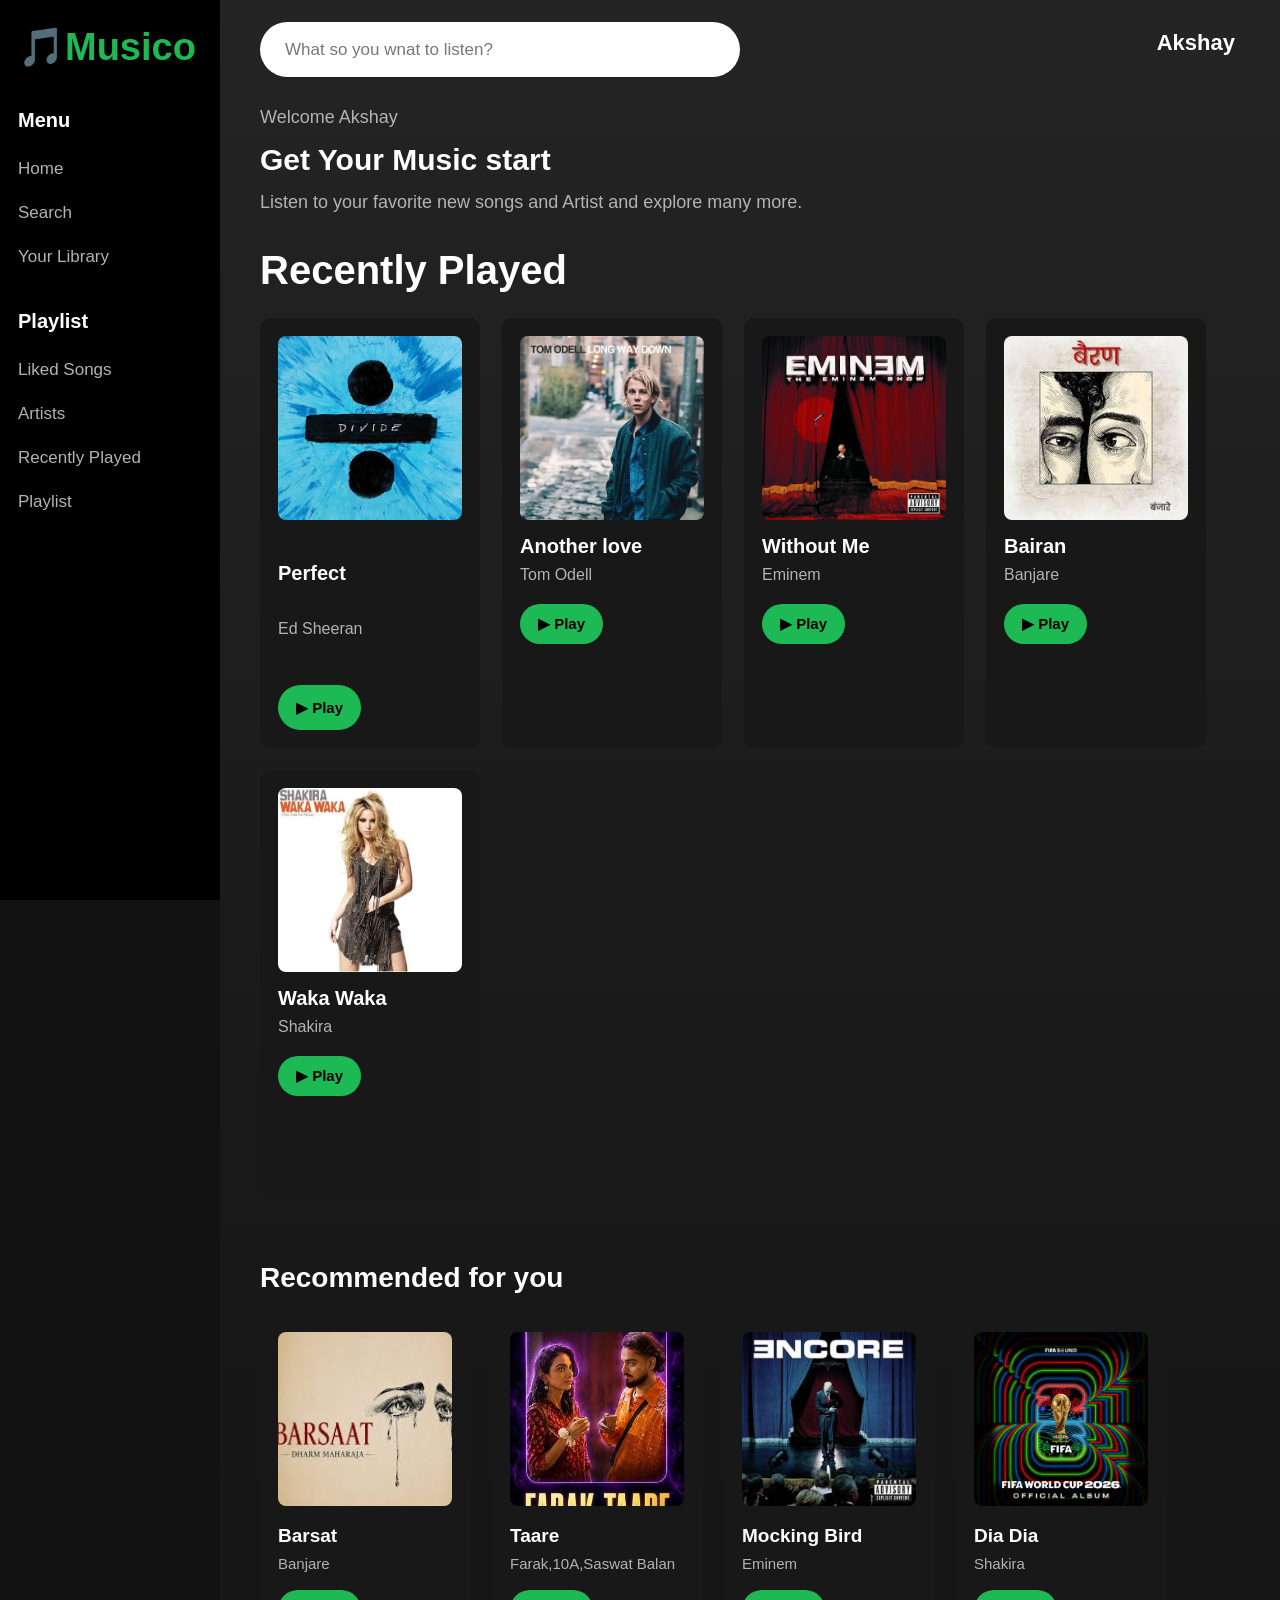
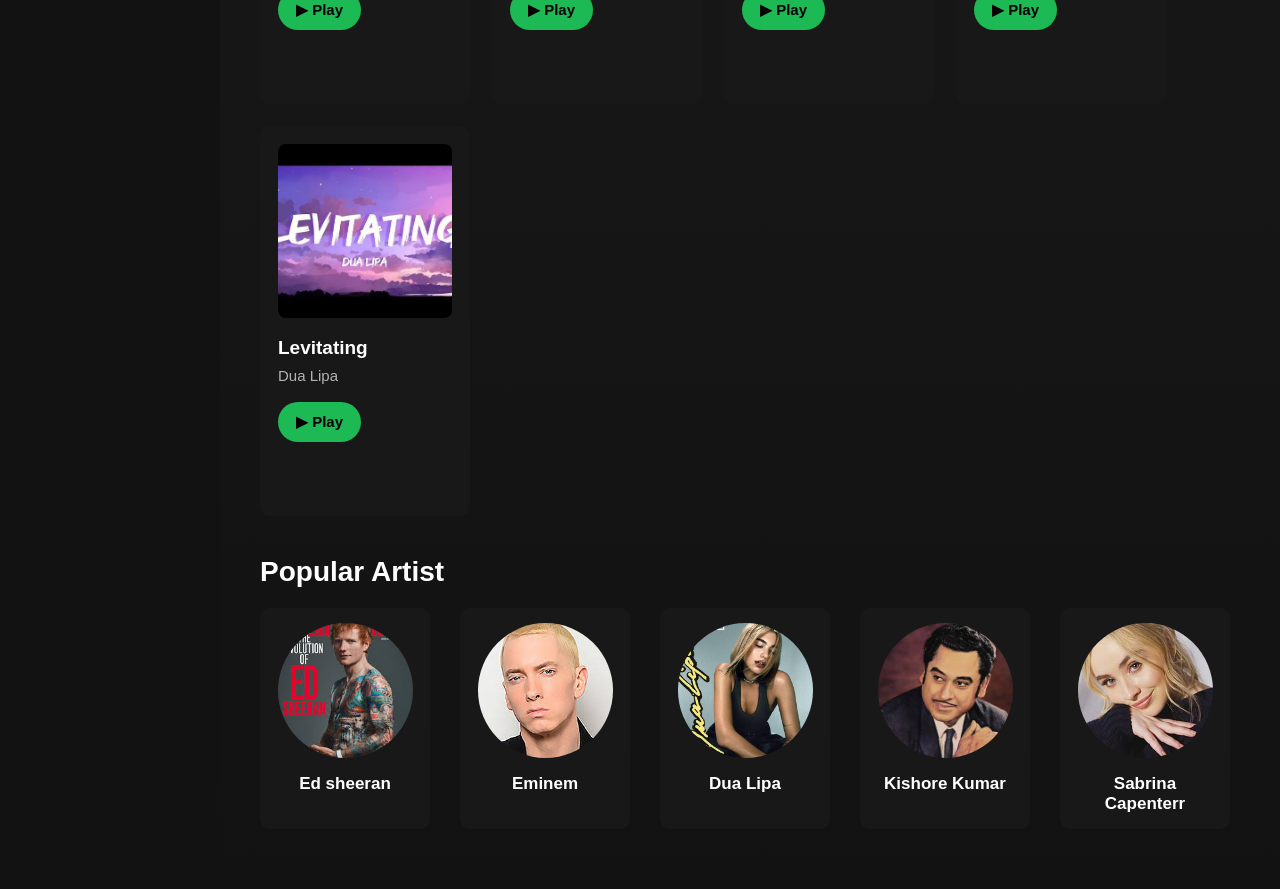
==== index.html @ 81fbcf16 "Rename Musico.html to index.html" ====
<!DOCTYPE html>
<html lang="en">
<head>
    <meta charset="UTF-8">
    <meta name="viewport" content="width=device-width, initial-scale=1.0">
    <link rel="stylesheet" href="musico.css">
    <title>Musico</title>
</head>
<body>
    <div class="sidebar">
        <h1>🎵Musico</h1>
        <h3>Menu</h3>
        <a href="#">Home</a>
        <a href="#">Search</a>
        <a href="#">Your Library</a>

    </div>
    <div class="sidebar">
        <h3>Playlist</h3>
        <a href="#">Liked Songs</a>
        <a href="#">Artists</a>
        <a href="#">Recently Played</a>
        <a href="#">Playlist</a>
    </div>
    <div class="Main">
        <div class="header">
            <input type="text" placeholder="What so you wnat to listen?">
            
        </div>
        <div class="name">Akshay</div>
        <div>
            <p>Welcome Akshay</p>
            <h2>Get Your Music start</h2>
            <p>Listen to your favorite new songs and Artist and explore many more.</p>
        </div>
        <h1>
            Recently Played
        </h1>
        <div class="music played">
            <div class="music mania">
                <img src="images/Shape of you.jpg" alt="Album Cover">
            <h3>Perfect</h3>
            <br>
             <p>Ed Sheeran</p>
            <button>▶ Play</button>
        </div>
        <div class="Music mania">
            <img src="images/Another love.jpg" alt="Album Cover">
            <h3>Another love</h3>
            <p>Tom Odell</p>
            <button>▶ Play</button>
        </div>
        <div class="Music mania">
            <img src="images/Without Me.jpg" alt="Album Cover">
            <h3>Without Me</h3>
            <p>Eminem</p>
            <button>▶ Play</button>
        </div>
         <div class="Music mania">
            <img src="images/Bairan.jpg" alt="Album Cover">
            <h3>Bairan</h3>
            <p>Banjare</p>
            <button>▶ Play</button>
        </div>
         <div class="Music mania">
            <img src="images/Waka Waka.jpg" alt="Album Cover">
            <h3>Waka Waka</h3>
            <p>Shakira</p>
            <button>▶ Play</button>
        </div>
        <div >
            <h2> Recommended for you</h2>
            <div class="music for you">
                <div class="Songs For You">
                    <img src="images/Barsat.jpg" alt="">
                    <h3>Barsat</h3>
                    <p>Banjare</p>
                    <button>▶ Play</button>
                </div>
                <div class="Songs For You">
                    <img src="images/Taare.jpg" alt="">
                    <h3>Taare</h3>
                    <p>Farak,10A,Saswat Balan</p>
                    <button>▶ Play</button>
                </div>
                <div class="Songs For You">
                    <img src="images/Mockingbird.jpg" alt="">
                    <h3>Mocking Bird</h3>
                    <p>Eminem</p>
                    <button>▶ Play</button>
                </div>
                <div class="Songs For You">
                    <img src="images/Dia Dia.jpg" alt="">
                    <h3>Dia Dia</h3>
                    <p>Shakira</p>
                    <button>▶ Play</button>
                </div>
                <div class="Songs For You">
                    <img src="images/Levitating.jpg" alt="">
                    <h3>Levitating</h3>
                    <p>Dua Lipa</p>
                    <button>▶ Play</button>
                </div>
            </div>
            <h2>Popular Artist</h2>
            <div class="Your favourite artist">
                <div>
                    <img src="images/Ed Sheeran.jpg" alt="">
                    <h3>Ed sheeran</h3>

                </div>
                <div>
                    <img src="images/Eminem.jpg" alt="">
                    <h3>Eminem</h3>

                </div>
                <div>
                    <img src="images/Dua Lipa.jpg" alt="">
                    <h3>Dua Lipa</h3>

                </div>
                <div>
                    <img src="images/Kishore Kumar.jpg" alt="">
                    <h3>Kishore Kumar</h3>
                </div>
                 <div>
                    <img src="images/Sabrina.jpg" alt="">
                    <h3>Sabrina Capenterr</h3>
                </div>
            </div>

        </div>

        


    </div>

    
</body>
</html>
---- musico.css ----
* {
    margin: 0;
    padding: 0;
    box-sizing: border-box;
}

body {
    font-family: Arial, Helvetica, sans-serif;
    background-color: #121212;
    color: white;
}


/* FIRST SIDEBAR - MENU */

.sidebar {
    width: 220px;
    height: 100vh;

    background-color: #000000;

    position: fixed;
    left: 0;
    top: 0;

    padding: 25px 18px;

    z-index: 10;
}

/* Music logo */

.sidebar:first-child h1 {
    color: #1db954;
    font-size: 38px;
    margin-bottom: 40px;
}

/* Menu heading */

.sidebar:first-child h3 {
    color: #ffffff;
    font-size: 20px;
    margin-bottom: 15px;
}

/* Menu links */

.sidebar:first-child a {
    display: block;

    color: #b3b3b3;

    text-decoration: none;

    font-size: 17px;

    padding: 12px 0;

    transition: 0.3s;
}

/* Menu hover */

.sidebar:first-child a:hover {
    color: #1db954;
}


/*  SECOND SIDEBAR - PLAYLIST */

.sidebar:nth-child(2) {
    position: fixed;

    left: 0;
    top: 310px;

    width: 220px;

    height: auto;

    padding: 0 18px;

    background-color: #000000;

    z-index: 11;
}

/* Playlist heading */

.sidebar:nth-child(2) h3 {
    color: #ffffff;

    font-size: 20px;

    margin-bottom: 15px;
}

/* Playlist links */

.sidebar:nth-child(2) a {
    display: block;

    color: #b3b3b3;

    text-decoration: none;

    font-size: 17px;

    padding: 12px 0;

    transition: 0.3s;
}

/* Playlist hover */

.sidebar:nth-child(2) a:hover {
    color: #1db954;
}


/* MAIN CONTENT*/

.Main {
    margin-left: 220px;

    min-height: 100vh;

    padding: 22px 40px 60px;

    background: linear-gradient(
        to bottom,
        #242424,
        #181818,
        #121212
    );
}


/* HEADER */

.header {
    display: flex;

    align-items: center;

    margin-bottom: 30px;
}

.header input {
    width: 480px;

    height: 55px;

    padding: 0 25px;

    border: none;

    outline: none;

    border-radius: 30px;

    background-color: #ffffff;

    color: #222222;

    font-size: 17px;
}

.header input::placeholder {
    color: #777777;
}


/* USER NAME */

.name {
    position: absolute;

    top: 30px;

    right: 45px;

    color: #ffffff;

    font-size: 22px;

    font-weight: bold;
}


/* WELCOME SECTION*/

.Main > div > p {
    color: #b3b3b3;

    font-size: 18px;

    margin: 8px 0;
}

.Main > div > h2 {
    color: #ffffff;

    font-size: 30px;

    margin: 15px 0;
}


/* 
   RECENTLY PLAYED HEADING
 */

.Main > h1 {
    color: #ffffff;

    font-size: 40px;

    margin-top: 35px;

    margin-bottom: 25px;
}


/*
   MUSIC ROW */

.music {
    display: flex;

    gap: 22px;

    flex-wrap: wrap;
}


/* 
   SONG CARDS
 */

.mania {
    width: 220px;

    min-height: 430px;

    padding: 18px;

    background-color: #181818;

    border-radius: 10px;

    transition: 0.3s;
}

/* Card hover */

.mania:hover {
    background-color: #282828;

    transform: translateY(-5px);
}


/* 
   SONG IMAGES
*/

.mania img {
    width: 184px;

    height: 184px;

    object-fit: cover;

    border-radius: 8px;

    display: block;

    margin-bottom: 15px;
}


/* 
   SONG TITLE
*/

.mania h3 {
    color: #ffffff;

    font-size: 20px;

    margin-bottom: 8px;
}


/* 
   ARTIST
 */

.mania p {
    color: #b3b3b3;

    font-size: 16px;

    margin-bottom: 12px;
}


/*
   PLAY BUTTON
 */

button {
    background-color: #1db954;

    color: #000000;

    border: none;

    padding: 11px 18px;

    border-radius: 25px;

    font-size: 15px;

    font-weight: bold;

    cursor: pointer;

    margin-top: 8px;

    transition: 0.3s;
}

button:hover {
    background-color: #1ed760;

    transform: scale(1.05);
}


/* 
   RECOMMENDED FOR YOU
 */

.Main h2 {
    color: #ffffff;

    font-size: 28px;

    margin-top: 40px;

    margin-bottom: 20px;
}


/* 
   RECOMMENDED SONG CARDS
 */

.Songs {
    width: 210px;

    min-height: 390px;

    padding: 18px;

    background-color: #181818;

    border-radius: 10px;

    transition: 0.3s;
}

.Songs:hover {
    background-color: #282828;

    transform: translateY(-5px);
}


/* Recommended images */

.Songs img {
    width: 174px;

    height: 174px;

    object-fit: cover;

    border-radius: 8px;

    margin-bottom: 15px;
}


/* Recommended title */

.Songs h3 {
    color: #ffffff;

    font-size: 19px;

    margin-bottom: 8px;
}


/* Recommended artist */

.Songs p {
    color: #b3b3b3;

    font-size: 15px;

    margin-bottom: 10px;
}


/* 
   POPULAR ARTISTS */

/*
"Your favourite artist"
*/

.Your {
    display: flex;

    gap: 30px;

    flex-wrap: wrap;

    margin-top: 20px;
}


/* Artist card */

.Your > div {
    width: 170px;

    padding: 15px;

    text-align: center;

    background-color: #181818;

    border-radius: 10px;

    transition: 0.3s;
}

.Your > div:hover {
    background-color: #282828;

    transform: translateY(-5px);
}


/* Artist image */

.Your img {
    width: 135px;

    height: 135px;

    object-fit: cover;

    border-radius: 50%;

    margin-bottom: 12px;
}


/* Artist name */

.Your h3 {
    color: #ffffff;

    font-size: 17px;
}


/* 
   SCROLLBAR*/

::-webkit-scrollbar {
    width: 8px;
}

::-webkit-scrollbar-track {
    background-color: #121212;
}

::-webkit-scrollbar-thumb {
    background-color: #444444;

    border-radius: 10px;
}

::-webkit-scrollbar-thumb:hover {
    background-color: #666666;
}


/*
   RESPONSIVE DESIGN */

@media (max-width: 1200px) {

    .Main {
        padding: 22px 25px;
    }

    .mania {
        width: 200px;
    }

    .mania img {
        width: 164px;
        height: 164px;
    }
}


@media (max-width: 800px) {

    .sidebar {
        width: 180px;
    }

    .sidebar:nth-child(2) {
        width: 180px;
    }

    .Main {
        margin-left: 180px;
        padding: 20px;
    }

    .header input {
        width: 350px;
    }

    .name {
        right: 20px;
        font-size: 18px;
    }
}


@media (max-width: 600px) {

    .sidebar {
        position: relative;

        width: 100%;

        height: auto;
    }

    .sidebar:nth-child(2) {
        position: relative;

        top: 0;

        width: 100%;

        padding: 20px 18px;
    }

    .Main {
        margin-left: 0;
    }

    .sidebar a {
        display: inline-block;

        margin-right: 20px;
    }

    .header input {
        width: 100%;
    }

    .name {
        position: static;

        margin-bottom: 20px;
    }

    .music {
        justify-content: center;
    }
}
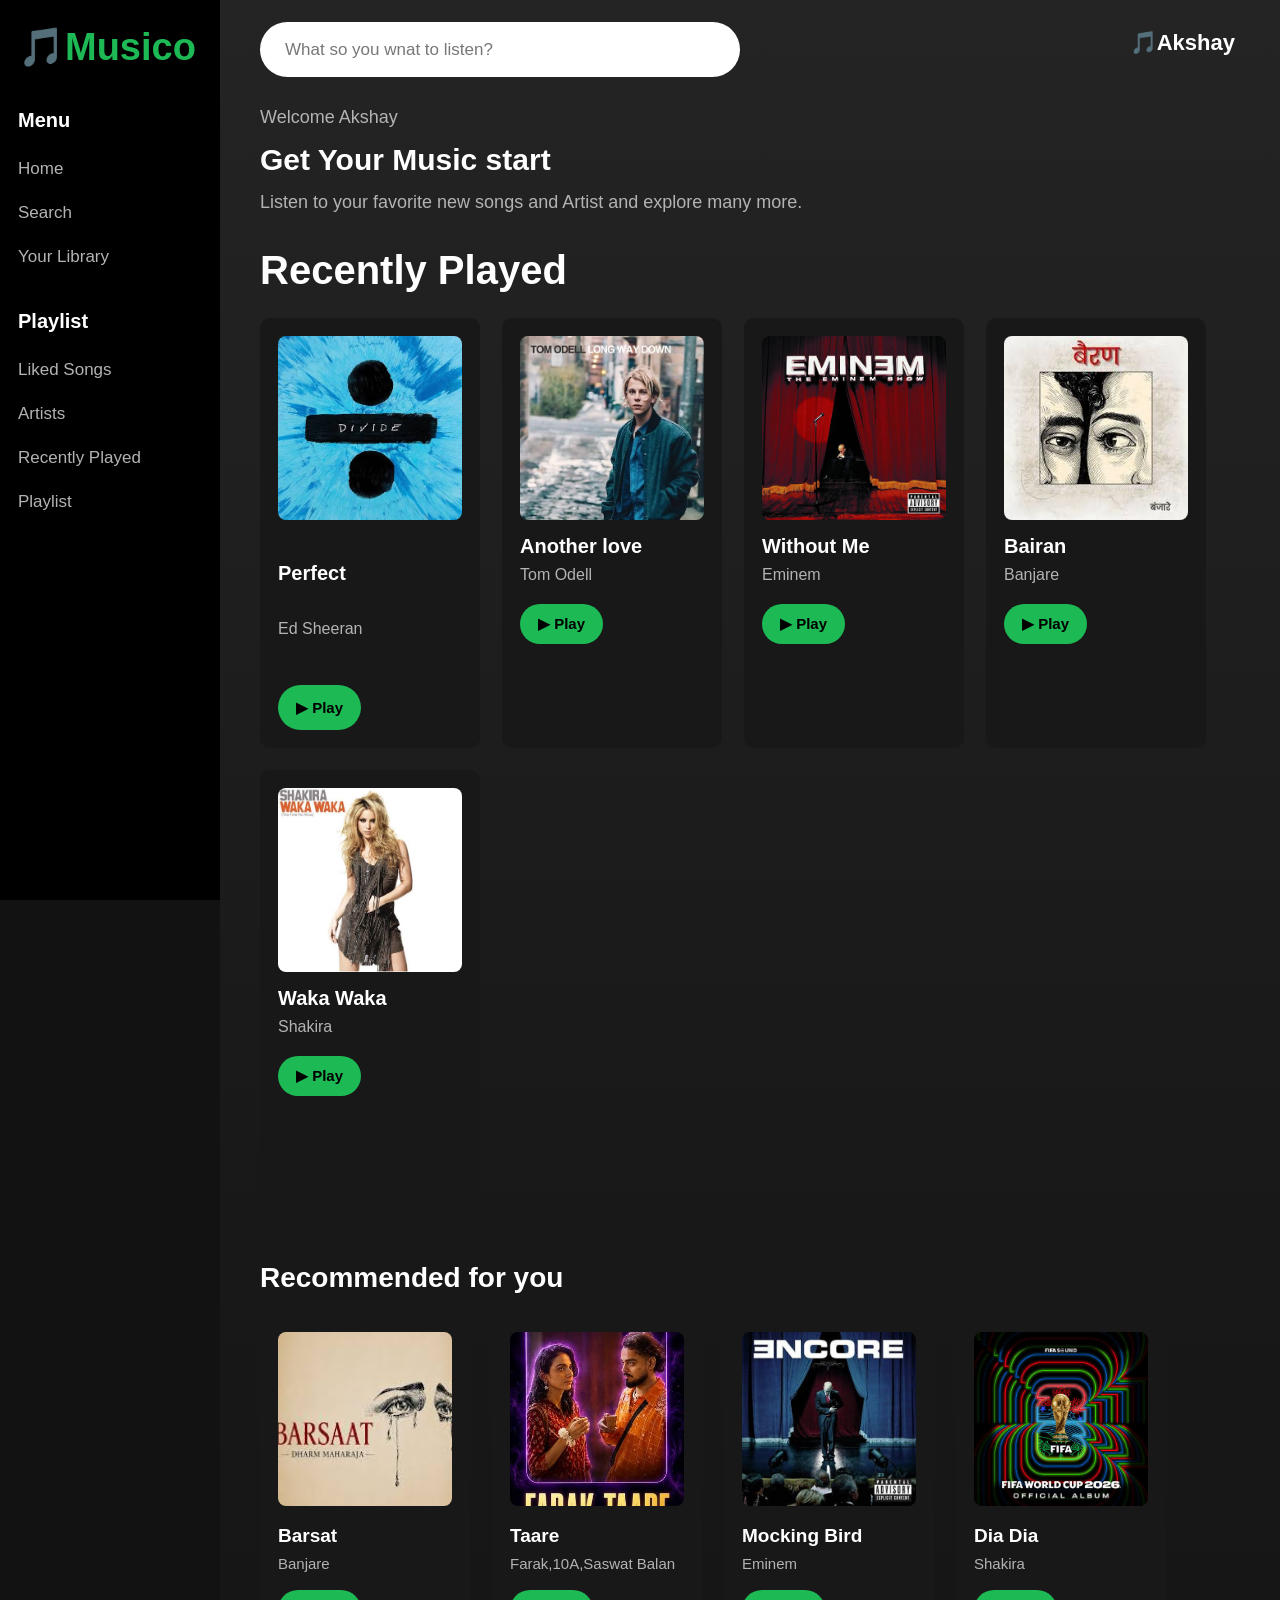
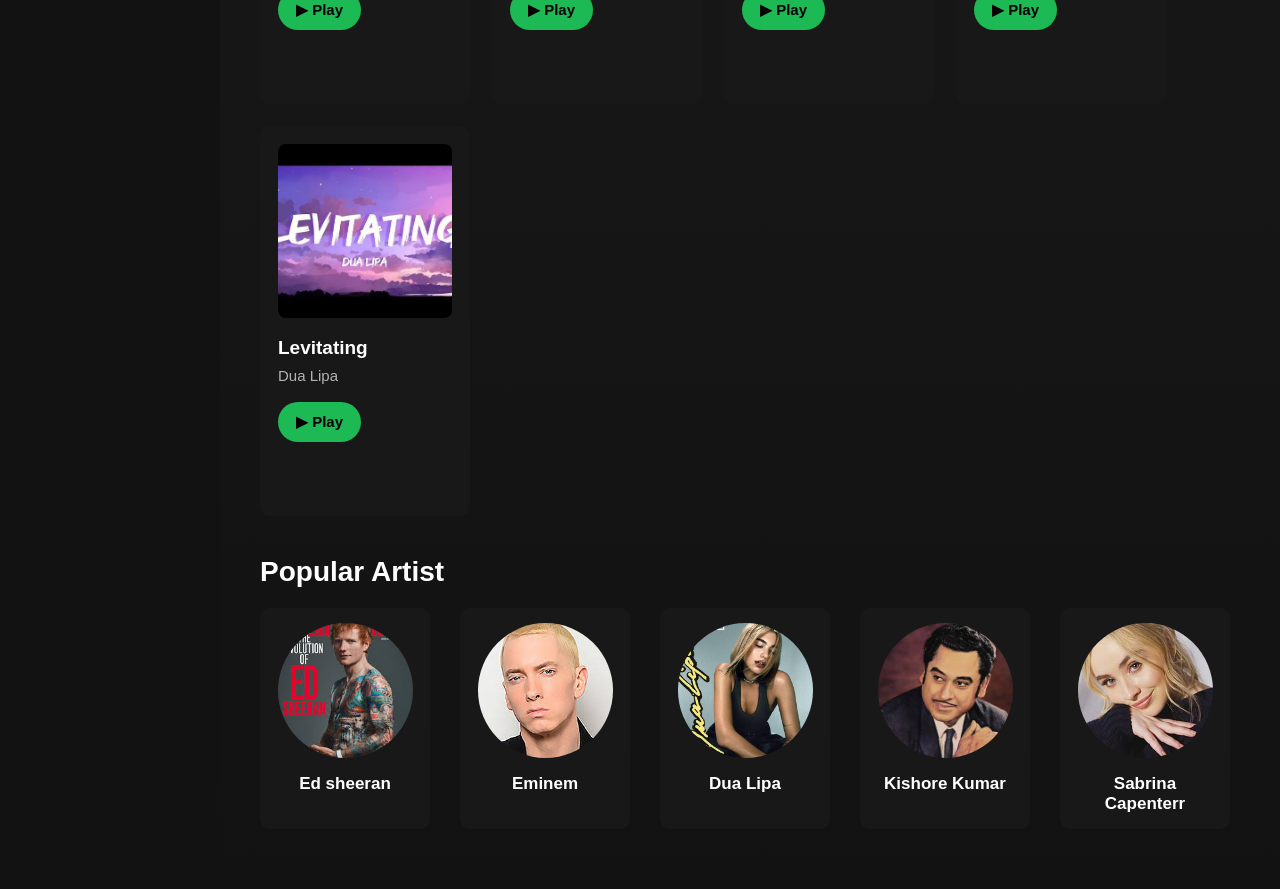
==== commit 100ae1d9: "Update index.html" ====
--- a/index.html
+++ b/index.html
@@ -27,7 +27,7 @@
             <input type="text" placeholder="What so you wnat to listen?">
             
         </div>
-        <div class="name">Akshay</div>
+        <div class="name">🎵Akshay</div>
         <div>
             <p>Welcome Akshay</p>
             <h2>Get Your Music start</h2>
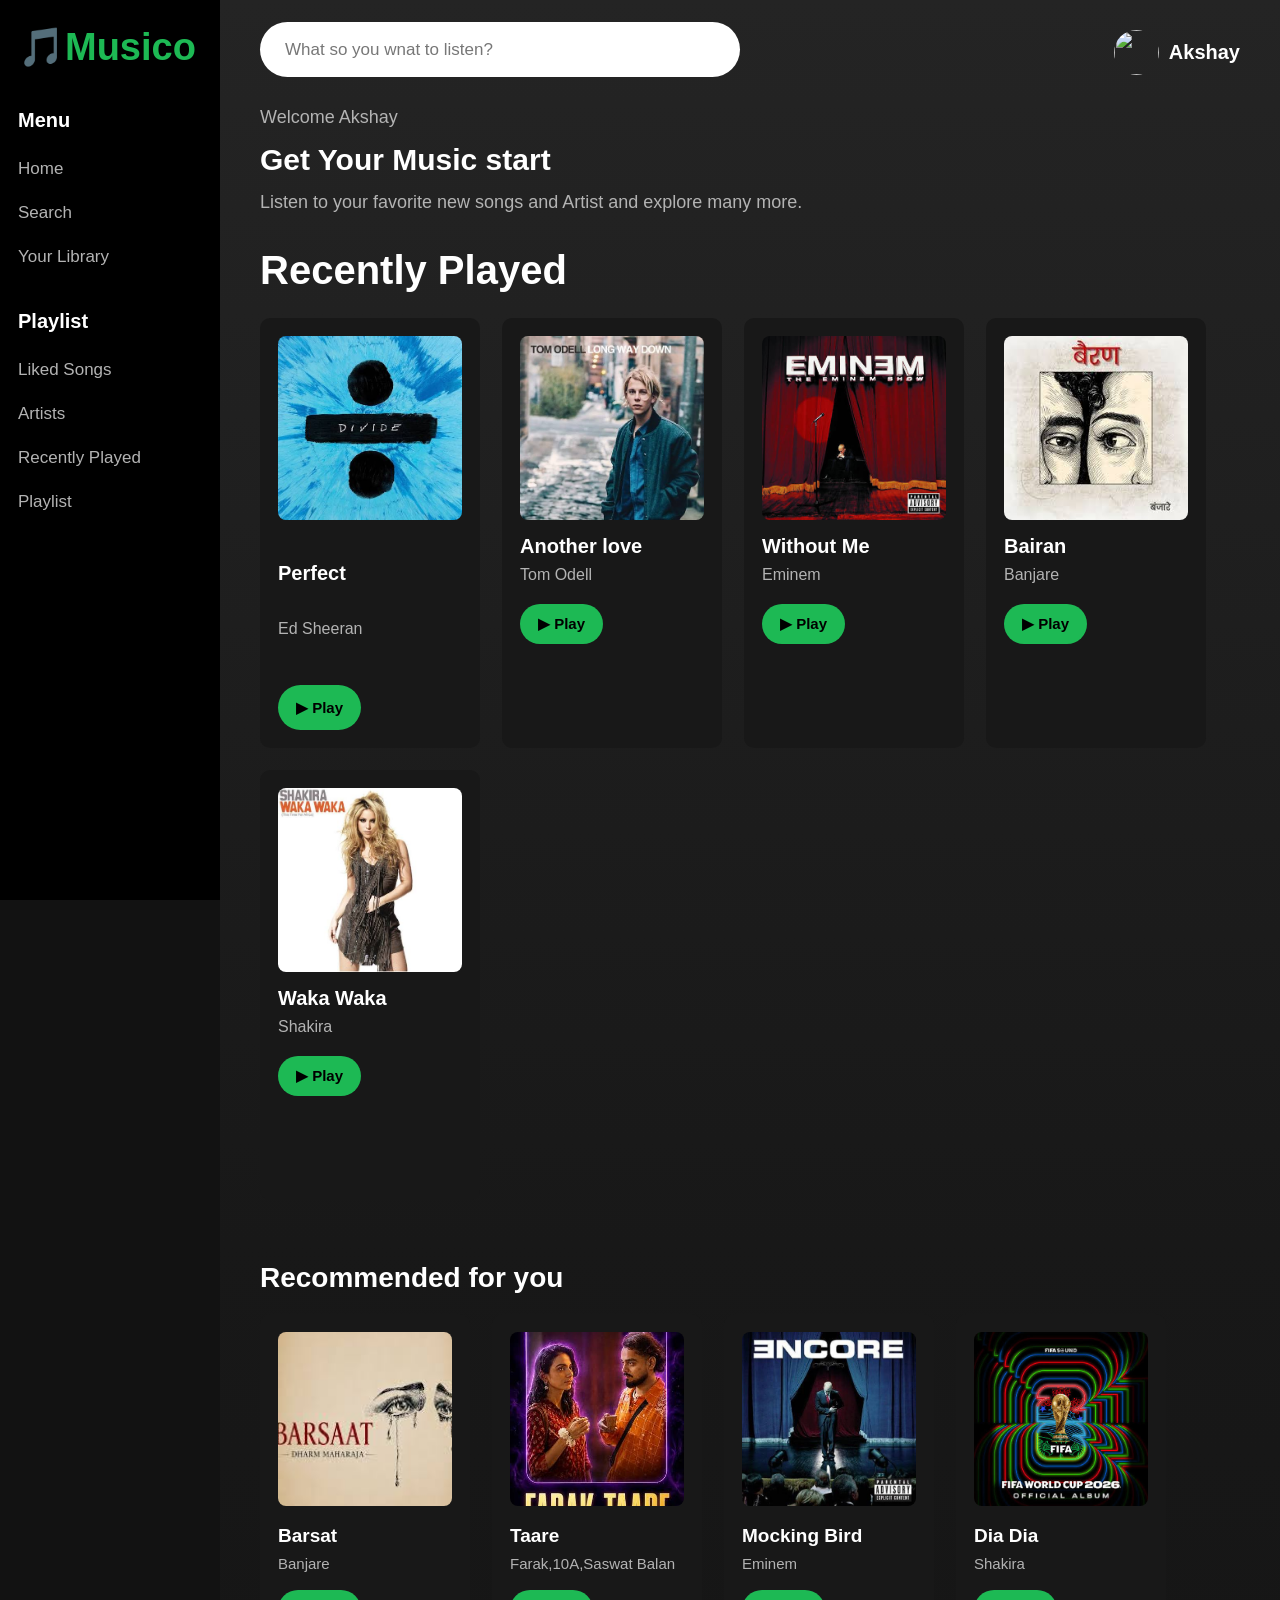
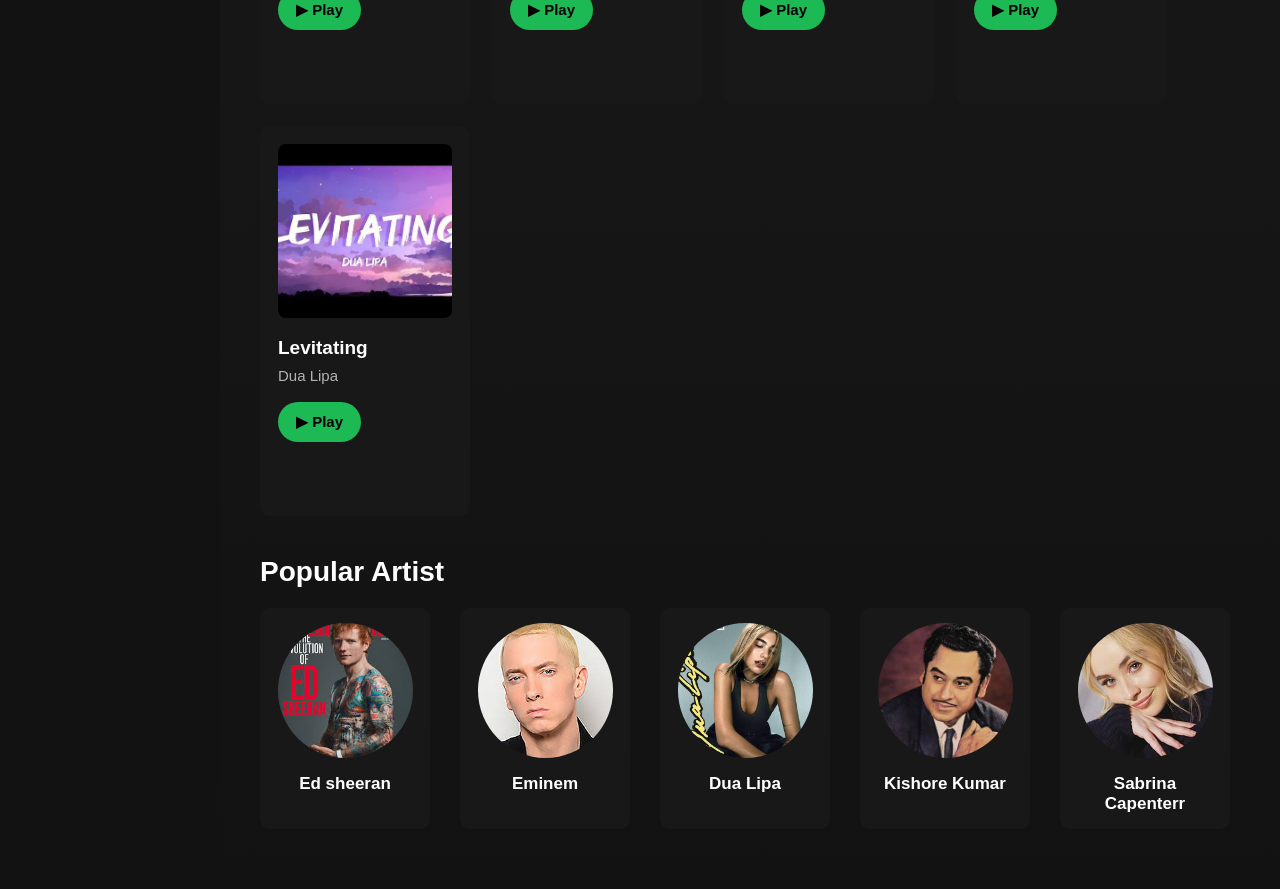
==== commit f0c86992: "Update index.html" ====
--- a/index.html
+++ b/index.html
@@ -27,7 +27,7 @@
             <input type="text" placeholder="What so you wnat to listen?">
             
         </div>
-        <div class="name">🎵Akshay</div>
+        <div class="name"><img src="images/profile.png">Akshay</div>
         <div>
             <p>Welcome Akshay</p>
             <h2>Get Your Music start</h2>
--- a/musico.css
+++ b/musico.css
@@ -178,16 +178,23 @@
 
 .name {
     position: absolute;
-
     top: 30px;
-
-    right: 45px;
-
-    color: #ffffff;
-
-    font-size: 22px;
-
+    right: 40px;
+
+    display: flex;
+    align-items: center;
+    gap: 10px;
+
+    color: white;
+    font-size: 20px;
     font-weight: bold;
+}
+
+.name img {
+    width: 45px;
+    height: 45px;
+    border-radius: 50%;
+    object-fit: cover;
 }
 
 
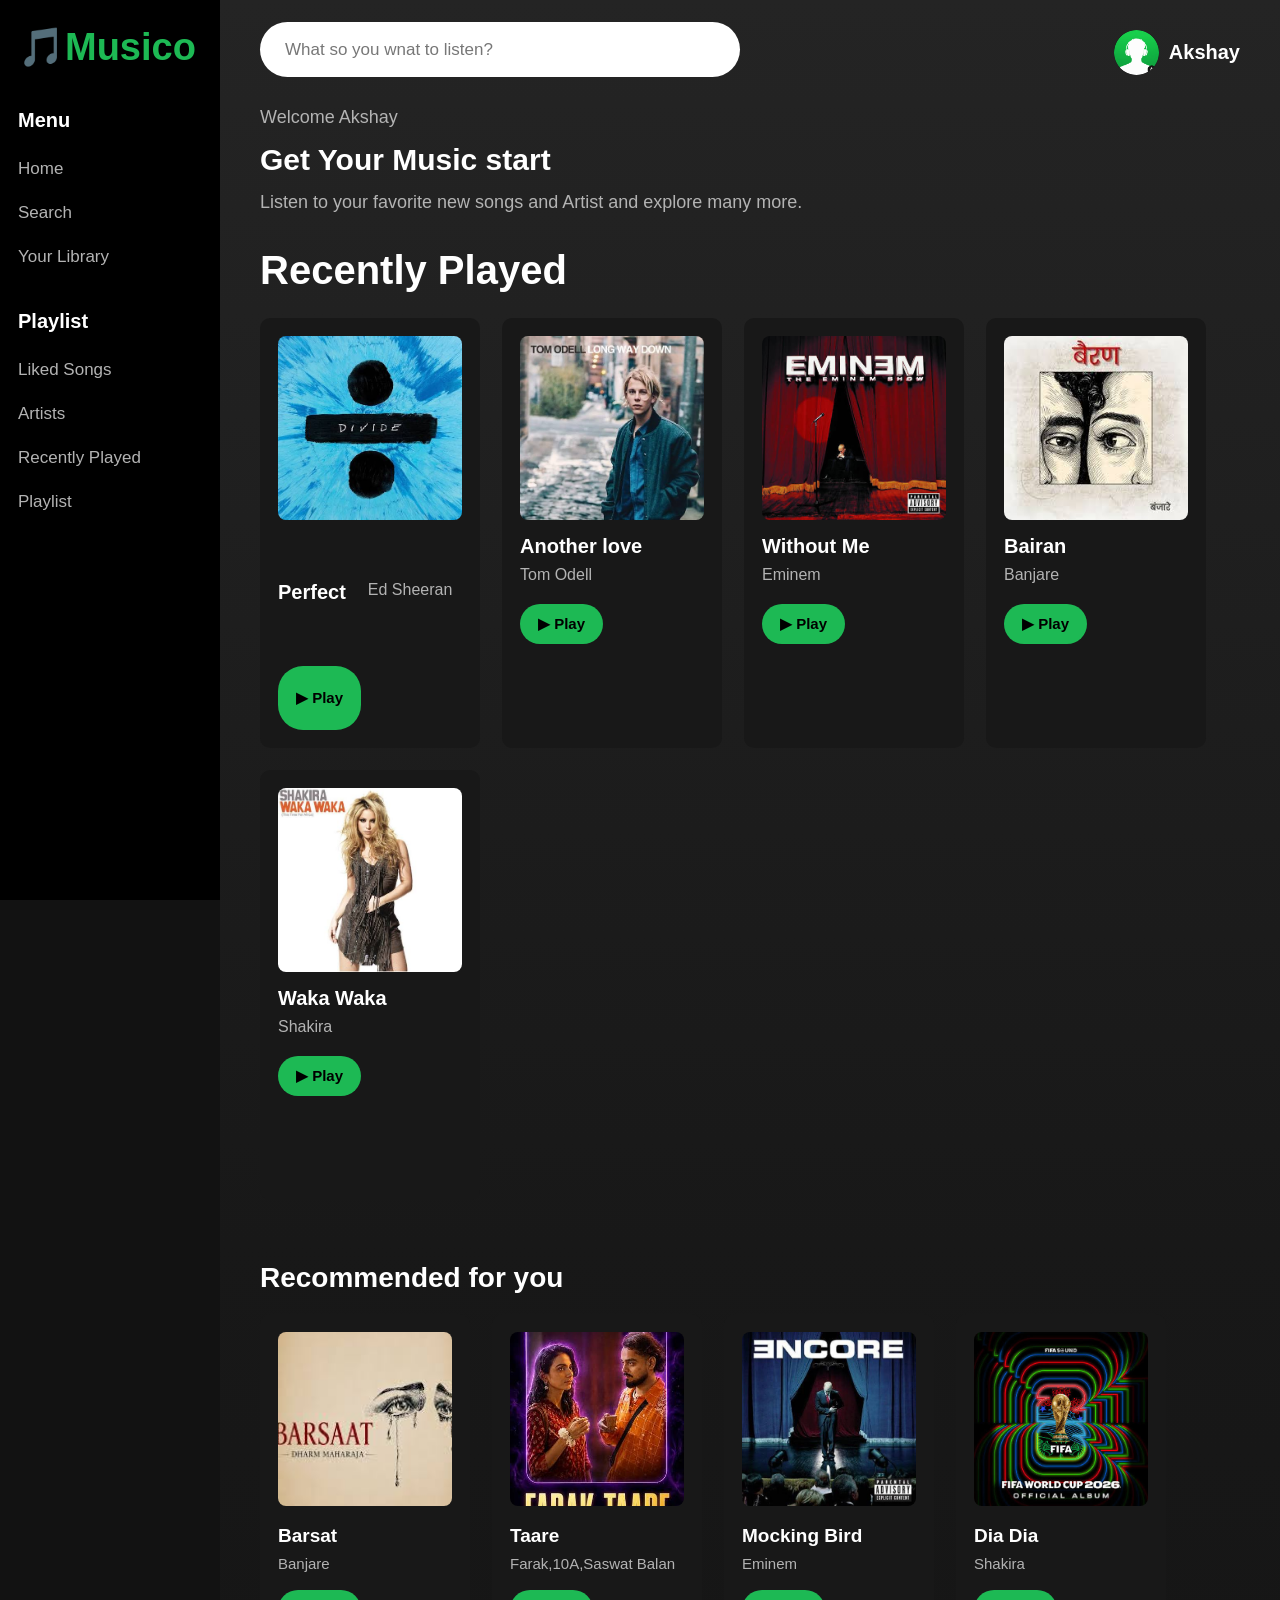
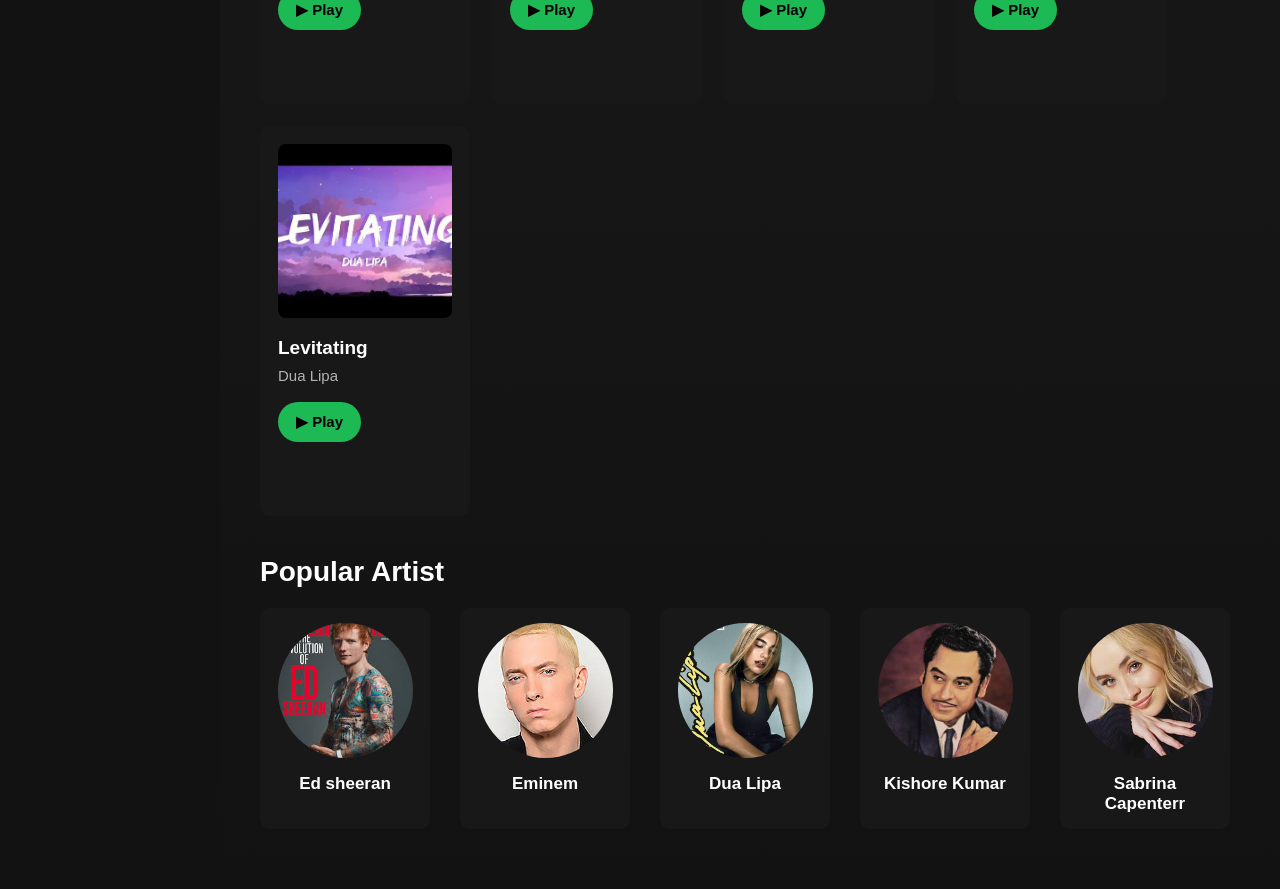
==== commit fdd684cb: "Update index.html" ====
--- a/index.html
+++ b/index.html
@@ -40,7 +40,6 @@
             <div class="music mania">
                 <img src="images/Shape of you.jpg" alt="Album Cover">
             <h3>Perfect</h3>
-            <br>
              <p>Ed Sheeran</p>
             <button>▶ Play</button>
         </div>
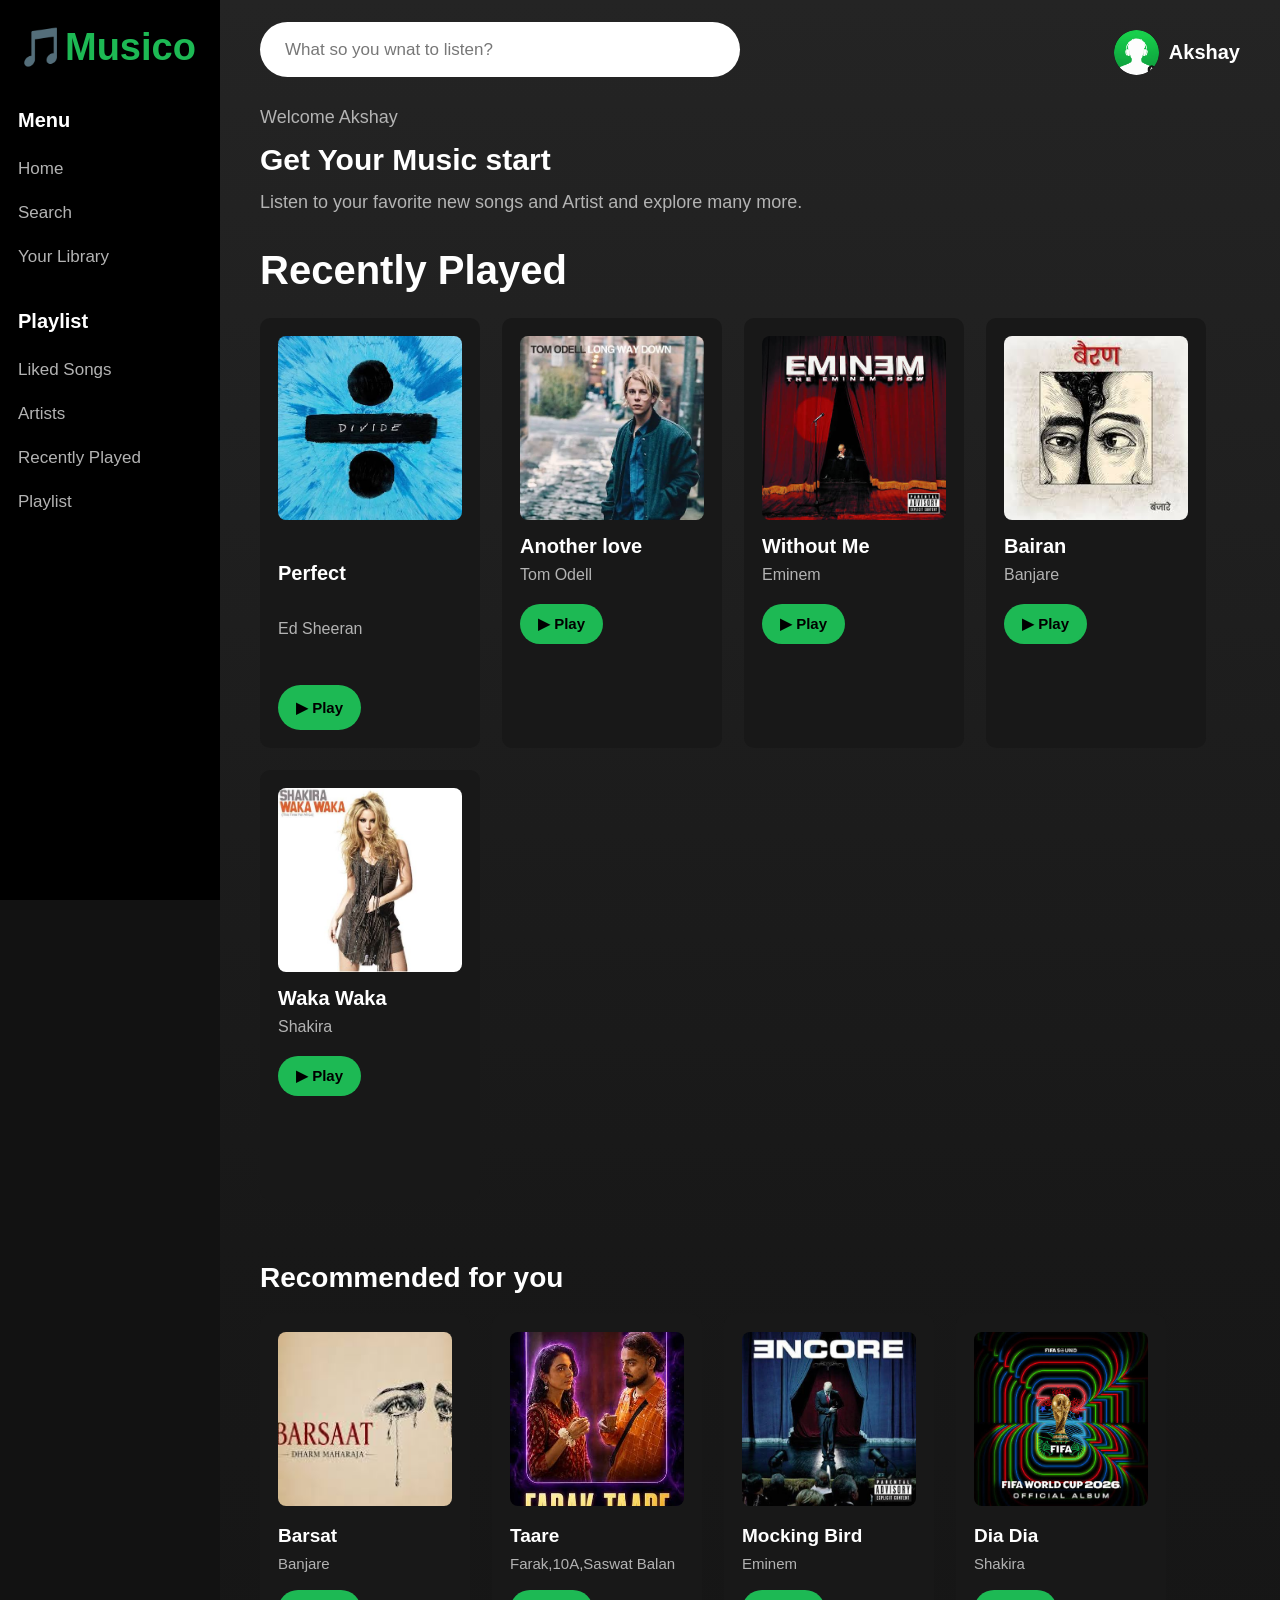
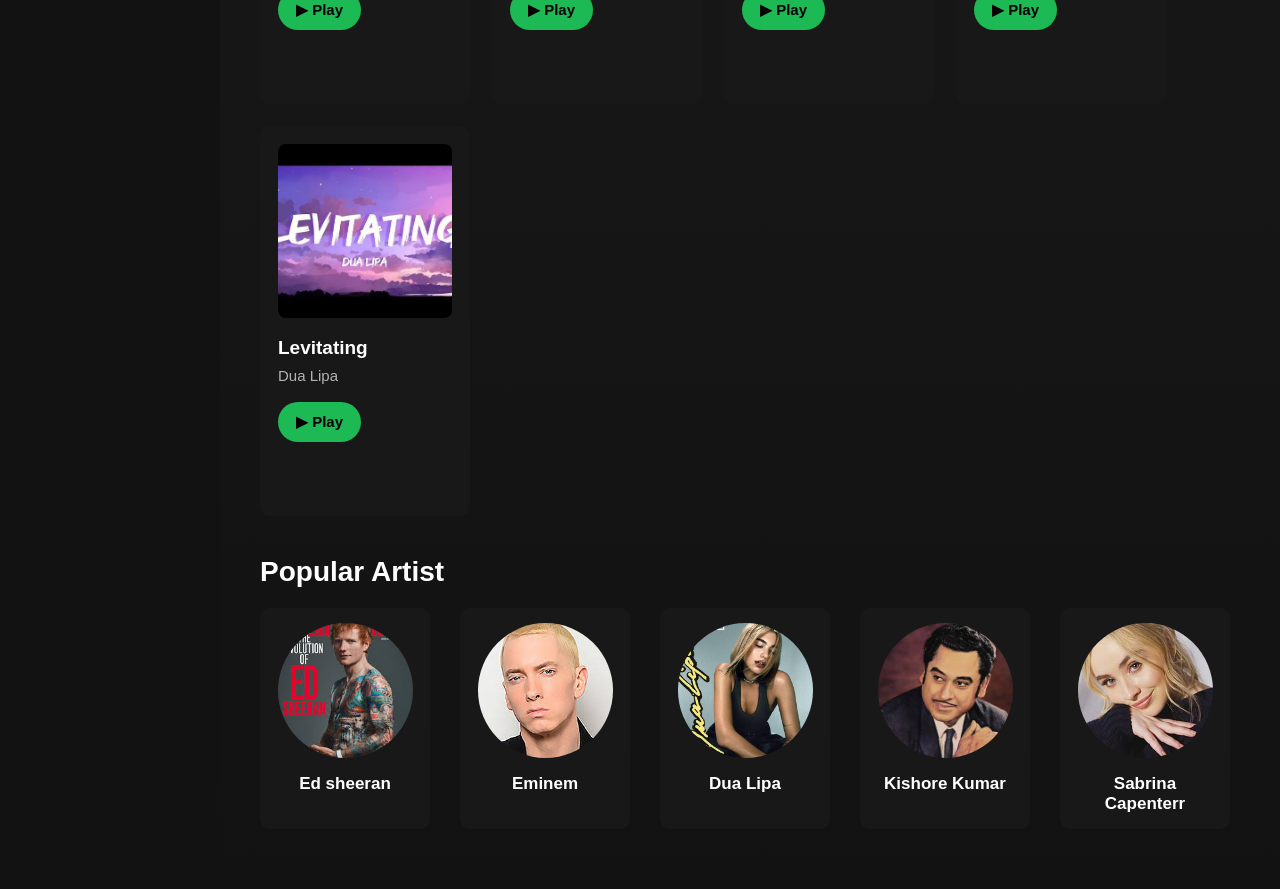
==== commit 2836244a: "Update index.html" ====
--- a/index.html
+++ b/index.html
@@ -40,6 +40,7 @@
             <div class="music mania">
                 <img src="images/Shape of you.jpg" alt="Album Cover">
             <h3>Perfect</h3>
+                <br>
              <p>Ed Sheeran</p>
             <button>▶ Play</button>
         </div>
